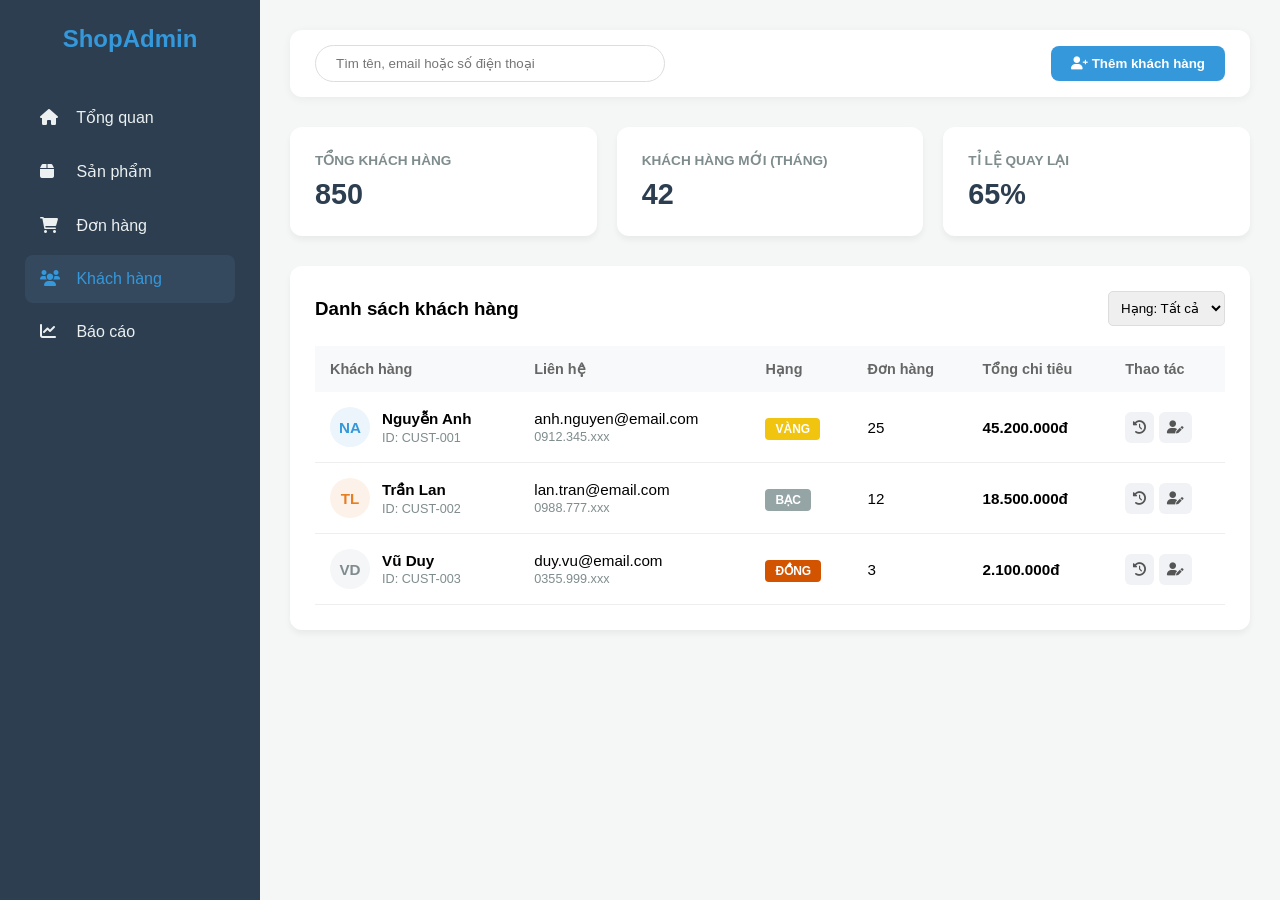
==== app/customers/index.html @ 5c69fbc1 "Initial commit" ====
<!DOCTYPE html>
<html lang="vi">
<head>
  <meta charset="UTF-8">
  <meta name="viewport" content="width=device-width, initial-scale=1.0">
  <title>Quản Lý Khách Hàng | ShopAdmin</title>
  <link rel="stylesheet" href="https://cdnjs.cloudflare.com/ajax/libs/font-awesome/6.0.0/css/all.min.css">
  <style>
      :root {
          --primary-color: #3498db;
          --dark-color: #2c3e50;
          --bg-color: #f4f7f6;
          --gold: #f1c40f;
          --silver: #95a5a6;
          --bronze: #d35400;
      }

      * { margin: 0; padding: 0; box-sizing: border-box; font-family: 'Segoe UI', sans-serif; }
      body { background-color: var(--bg-color); }

      .container { display: flex; min-height: 100vh; }

      /* Sidebar */
      .sidebar { width: 260px; background: var(--dark-color); color: white; padding: 25px; position: sticky; top: 0; height: 100vh; }
      .sidebar h2 { margin-bottom: 40px; text-align: center; color: var(--primary-color); }
      .sidebar ul { list-style: none; }
      .sidebar ul li { padding: 15px; cursor: pointer; border-radius: 8px; margin-bottom: 5px; color: #ecf0f1; transition: 0.3s; }
      .sidebar ul li:hover, .sidebar ul li.active { background: #34495e; color: var(--primary-color); }
      .sidebar ul li i { margin-right: 12px; width: 20px; }

      /* Main Content */
      .main-content { flex: 1; padding: 30px; }

      header {
          display: flex; justify-content: space-between; align-items: center;
          background: white; padding: 15px 25px; border-radius: 12px; margin-bottom: 30px;
          box-shadow: 0 2px 10px rgba(0,0,0,0.05);
      }

      .search-bar input { padding: 10px 20px; width: 350px; border: 1px solid #ddd; border-radius: 25px; outline: none; }

      /* Stats Cards */
      .stats { display: grid; grid-template-columns: repeat(3, 1fr); gap: 20px; margin-bottom: 30px; }
      .card { background: white; padding: 25px; border-radius: 12px; box-shadow: 0 4px 6px rgba(0,0,0,0.05); }
      .card h3 { font-size: 0.85rem; color: #7f8c8d; text-transform: uppercase; margin-bottom: 10px; }
      .card p { font-size: 1.8rem; font-weight: bold; color: var(--dark-color); }

      /* Table Area */
      .table-container { background: white; padding: 25px; border-radius: 12px; box-shadow: 0 4px 6px rgba(0,0,0,0.05); }
      .table-header { display: flex; justify-content: space-between; align-items: center; margin-bottom: 20px; }
      table { width: 100%; border-collapse: collapse; }
      th { text-align: left; padding: 15px; background: #f8f9fa; color: #666; font-size: 0.9rem; }
      td { padding: 15px; border-bottom: 1px solid #eee; font-size: 0.95rem; }

      /* Customer Avatar & Info */
      .cust-info { display: flex; align-items: center; gap: 12px; }
      .avatar { width: 40px; height: 40px; border-radius: 50%; background: #eee; display: flex; align-items: center; justify-content: center; font-weight: bold; color: #7f8c8d; }

      /* Tier Badges */
      .tier { padding: 4px 10px; border-radius: 4px; font-size: 0.75rem; font-weight: bold; color: white; }
      .tier.gold { background: var(--gold); }
      .tier.silver { background: var(--silver); }
      .tier.bronze { background: var(--bronze); }

      /* Buttons */
      .btn-add { background: var(--primary-color); color: white; border: none; padding: 10px 20px; border-radius: 8px; cursor: pointer; font-weight: 600; }
      .btn-action { border: none; background: #f0f2f5; padding: 8px; border-radius: 6px; cursor: pointer; color: #555; }
      .btn-action:hover { background: #e0e0e0; }

      small { color: #7f8c8d; }
  </style>
</head>
<body>

<div class="container">
  <aside class="sidebar">
    <h2>ShopAdmin</h2>
    <ul>
      <li><i class="fas fa-home"></i> Tổng quan</li>
      <li><i class="fas fa-box"></i> Sản phẩm</li>
      <li><i class="fas fa-shopping-cart"></i> Đơn hàng</li>
      <li class="active"><i class="fas fa-users"></i> Khách hàng</li>
      <li><i class="fas fa-chart-line"></i> Báo cáo</li>
    </ul>
  </aside>

  <main class="main-content">
    <header>
      <div class="search-bar">
        <input type="text" id="search" onkeyup="searchCustomer()" placeholder="Tìm tên, email hoặc số điện thoại">
      </div>
      <button class="btn-add" onclick="openModal()">
  <i class="fas fa-user-plus"></i> Thêm khách hàng
</button>
    </header>

    <section class="stats">
      <div class="card">
        <h3>Tổng khách hàng</h3>
        <p>850</p>
      </div>
      <div class="card">
        <h3>Khách hàng mới (Tháng)</h3>
        <p>42</p>
      </div>
      <div class="card">
        <h3>Tỉ lệ quay lại</h3>
        <p>65%</p>
      </div>
    </section>

    <section class="table-container">
      <div class="table-header">
        <h3>Danh sách khách hàng</h3>
        <select style="padding: 8px; border-radius: 5px; border: 1px solid #ddd;">
          <option>Hạng: Tất cả</option>
          <option>Hạng: Vàng</option>
          <option>Hạng: Bạc</option>
        </select>
      </div>
      <table>
        <thead>
        <tr>
          <th>Khách hàng</th>
          <th>Liên hệ</th>
          <th>Hạng</th>
          <th>Đơn hàng</th>
          <th>Tổng chi tiêu</th>
          <th>Thao tác</th>
        </tr>
        </thead>
        <tbody>
        <tr>
          <td>
            <div class="cust-info">
              <div class="avatar" style="background: #ebf5fb; color: #3498db;">NA</div>
              <div>
                <strong>Nguyễn Anh</strong><br>
                <small>ID: CUST-001</small>
              </div>
            </div>
          </td>
          <td>anh.nguyen@email.com<br><small>0912.345.xxx</small></td>
          <td><span class="tier gold">VÀNG</span></td>
          <td>25</td>
          <td><strong>45.200.000đ</strong></td>
          <td>
            <button class="btn-action" title="Lịch sử mua hàng"><i class="fas fa-history"></i></button>
            <button class="btn-action" onclick="editCustomer(this)" title="Sửa">
  <i class="fas fa-user-edit"></i>
</button>
          </td>
        </tr>
        <tr>
          <td>
            <div class="cust-info">
              <div class="avatar" style="background: #fdf2e9; color: #e67e22;">TL</div>
              <div>
                <strong>Trần Lan</strong><br>
                <small>ID: CUST-002</small>
              </div>
            </div>
          </td>
          <td>lan.tran@email.com<br><small>0988.777.xxx</small></td>
          <td><span class="tier silver">BẠC</span></td>
          <td>12</td>
          <td><strong>18.500.000đ</strong></td>
          <td>
            <button class="btn-action" title="Lịch sử mua hàng"><i class="fas fa-history"></i></button>
            <button class="btn-action" onclick="editCustomer(this)" title="Sửa">
  <i class="fas fa-user-edit"></i>
</button>
          </td>
        </tr>
        <tr>
          <td>
            <div class="cust-info">
              <div class="avatar" style="background: #f4f6f7; color: #7f8c8d;">VD</div>
              <div>
                <strong>Vũ Duy</strong><br>
                <small>ID: CUST-003</small>
              </div>
            </div>
          </td>
          <td>duy.vu@email.com<br><small>0355.999.xxx</small></td>
          <td><span class="tier bronze">ĐỒNG</span></td>
          <td>3</td>
          <td><strong>2.100.000đ</strong></td>
          <td>
            <button class="btn-action" title="Lịch sử mua hàng"><i class="fas fa-history"></i></button>
            <button class="btn-action" onclick="editCustomer(this)" title="Sửa">
  <i class="fas fa-user-edit"></i>
</button>
          </td>
        </tr>
        </tbody>
      </table>
    </section>
  </main>
</div>


<!-- Modal thêm khách hàng -->
<div id="modal" style="display:none; position:fixed; top:0; left:0; width:100%; height:100%; background:rgba(0,0,0,0.5); justify-content:center; align-items:center;">
  <div style="background:white; padding:20px; border-radius:10px; width:300px;">
    <h3>Thêm khách hàng</h3>
    <input id="name" placeholder="Tên" style="width:100%; margin:5px 0; padding:8px;">
    <input id="email" placeholder="Email" style="width:100%; margin:5px 0; padding:8px;">
    <input id="phone" placeholder="SĐT" style="width:100%; margin:5px 0; padding:8px;">
    <select id="tier" style="width:100%; margin:5px 0; padding:8px;">
      <option value="gold">Vàng</option>
      <option value="silver">Bạc</option>
      <option value="bronze">Đồng</option>
    </select>
    <button onclick="addCustomer()" style="margin-top:10px;">Lưu</button>
    <button onclick="closeModal()">Hủy</button>
  </div>
</div>




<script>
function openModal() {
  document.getElementById('modal').style.display = 'flex'
}

function closeModal() {
  document.getElementById('modal').style.display = 'none'
}

function addCustomer() {
  const name = document.getElementById('name').value
  const email = document.getElementById('email').value
  const phone = document.getElementById('phone').value
  const tier = document.getElementById('tier').value

  if (!name || !email || !phone) {
    alert("Vui lòng nhập đầy đủ")
    return
  }

  const initials = name.split(' ').map(w => w[0]).join('').toUpperCase()

  const tierText = {
    gold: 'VÀNG',
    silver: 'BẠC',
    bronze: 'ĐỒNG'
  }

 
  if (editRow) {
    editRow.innerHTML = `
      <td>
        <div class="cust-info">
          <div class="avatar">${initials}</div>
          <div>
            <strong>${name}</strong><br>
            <small>ID: ${editRow.querySelector('small').innerText}</small>
          </div>
        </div>
      </td>
      <td>${email}<br><small>${phone}</small></td>
      <td><span class="tier ${tier}">${tierText[tier]}</span></td>
      <td>${editRow.children[3].innerText}</td>
      <td><strong>${editRow.children[4].innerText}</strong></td>
      <td>
        <button class="btn-action"><i class="fas fa-history"></i></button>
        <button class="btn-action" onclick="editCustomer(this)">
          <i class="fas fa-user-edit"></i>
        </button>
      </td>
    `
    editRow = null
  } else {
    const table = document.querySelector('tbody')

    const row = `
      <tr>
        <td>
          <div class="cust-info">
            <div class="avatar">${initials}</div>
            <div>
              <strong>${name}</strong><br>
              <small>ID: CUST-${Math.floor(Math.random()*1000)}</small>
            </div>
          </div>
        </td>
        <td>${email}<br><small>${phone}</small></td>
        <td><span class="tier ${tier}">${tierText[tier]}</span></td>
        <td>0</td>
        <td><strong>0đ</strong></td>
        <td>
          <button class="btn-action"><i class="fas fa-history"></i></button>
          <button class="btn-action" onclick="editCustomer(this)">
            <i class="fas fa-user-edit"></i>
          </button>
        </td>
      </tr>
    `
    table.innerHTML += row
  }

  closeModal()
}





 let editRow = null
function editCustomer(btn) {
  editRow = btn.closest('tr')

 const name = editRow.querySelector('strong').innerText
  const email = editRow.children[1].childNodes[0].textContent.trim()
  const phone = editRow.children[1].querySelector('small').innerText
   const tier = editRow.querySelector('.tier').classList[1]

 document.getElementById('name').value = name
  document.getElementById('email').value = email
   document.getElementById('phone').value = phone
   document.getElementById('tier').value = tier
  openModal()
 }


function searchCustomer() {
  const keyword = document.getElementById('search').value.toLowerCase()
   const rows = document.querySelectorAll('tbody tr')

   rows.forEach(row => {
     const text = row.innerText.toLowerCase()
    row.style.display = text.includes(keyword) ? '' : 'none'
  }) }





</script>






</body>
</html>
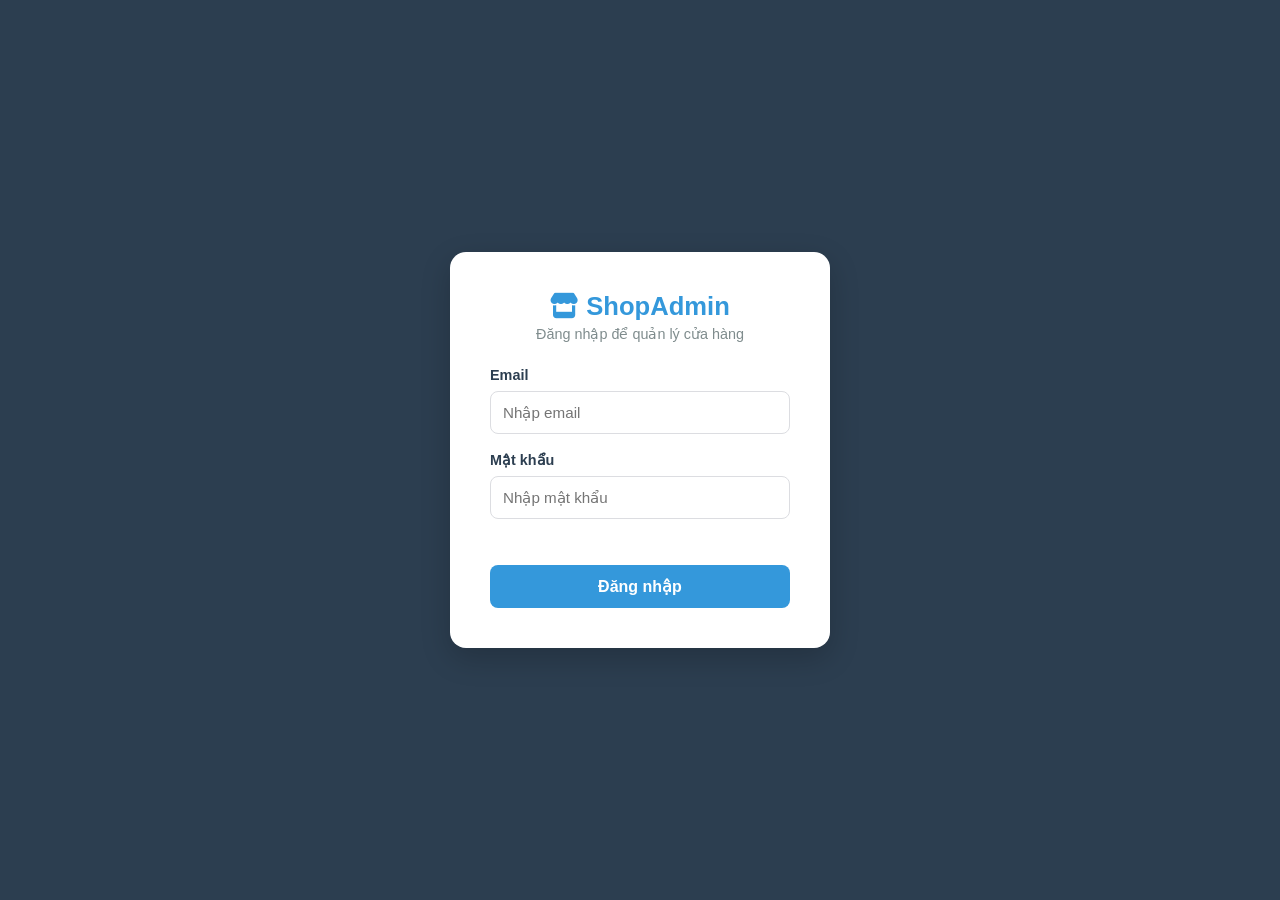
==== commit e9bee322: "Add login and customer" ====
--- a/app/customers/index.html
+++ b/app/customers/index.html
@@ -1,122 +1,46 @@
 <!DOCTYPE html>
 <html lang="vi">
 <head>
-  <meta charset="UTF-8">
-  <meta name="viewport" content="width=device-width, initial-scale=1.0">
+  <meta charset="UTF-8" />
+  <meta name="viewport" content="width=device-width, initial-scale=1.0" />
   <title>Quản Lý Khách Hàng | ShopAdmin</title>
-  <link rel="stylesheet" href="https://cdnjs.cloudflare.com/ajax/libs/font-awesome/6.0.0/css/all.min.css">
-  <style>
-      :root {
-          --primary-color: #3498db;
-          --dark-color: #2c3e50;
-          --bg-color: #f4f7f6;
-          --gold: #f1c40f;
-          --silver: #95a5a6;
-          --bronze: #d35400;
-      }
-
-      * { margin: 0; padding: 0; box-sizing: border-box; font-family: 'Segoe UI', sans-serif; }
-      body { background-color: var(--bg-color); }
-
-      .container { display: flex; min-height: 100vh; }
-
-      /* Sidebar */
-      .sidebar { width: 260px; background: var(--dark-color); color: white; padding: 25px; position: sticky; top: 0; height: 100vh; }
-      .sidebar h2 { margin-bottom: 40px; text-align: center; color: var(--primary-color); }
-      .sidebar ul { list-style: none; }
-      .sidebar ul li { padding: 15px; cursor: pointer; border-radius: 8px; margin-bottom: 5px; color: #ecf0f1; transition: 0.3s; }
-      .sidebar ul li:hover, .sidebar ul li.active { background: #34495e; color: var(--primary-color); }
-      .sidebar ul li i { margin-right: 12px; width: 20px; }
-
-      /* Main Content */
-      .main-content { flex: 1; padding: 30px; }
-
-      header {
-          display: flex; justify-content: space-between; align-items: center;
-          background: white; padding: 15px 25px; border-radius: 12px; margin-bottom: 30px;
-          box-shadow: 0 2px 10px rgba(0,0,0,0.05);
-      }
-
-      .search-bar input { padding: 10px 20px; width: 350px; border: 1px solid #ddd; border-radius: 25px; outline: none; }
-
-      /* Stats Cards */
-      .stats { display: grid; grid-template-columns: repeat(3, 1fr); gap: 20px; margin-bottom: 30px; }
-      .card { background: white; padding: 25px; border-radius: 12px; box-shadow: 0 4px 6px rgba(0,0,0,0.05); }
-      .card h3 { font-size: 0.85rem; color: #7f8c8d; text-transform: uppercase; margin-bottom: 10px; }
-      .card p { font-size: 1.8rem; font-weight: bold; color: var(--dark-color); }
-
-      /* Table Area */
-      .table-container { background: white; padding: 25px; border-radius: 12px; box-shadow: 0 4px 6px rgba(0,0,0,0.05); }
-      .table-header { display: flex; justify-content: space-between; align-items: center; margin-bottom: 20px; }
-      table { width: 100%; border-collapse: collapse; }
-      th { text-align: left; padding: 15px; background: #f8f9fa; color: #666; font-size: 0.9rem; }
-      td { padding: 15px; border-bottom: 1px solid #eee; font-size: 0.95rem; }
-
-      /* Customer Avatar & Info */
-      .cust-info { display: flex; align-items: center; gap: 12px; }
-      .avatar { width: 40px; height: 40px; border-radius: 50%; background: #eee; display: flex; align-items: center; justify-content: center; font-weight: bold; color: #7f8c8d; }
-
-      /* Tier Badges */
-      .tier { padding: 4px 10px; border-radius: 4px; font-size: 0.75rem; font-weight: bold; color: white; }
-      .tier.gold { background: var(--gold); }
-      .tier.silver { background: var(--silver); }
-      .tier.bronze { background: var(--bronze); }
-
-      /* Buttons */
-      .btn-add { background: var(--primary-color); color: white; border: none; padding: 10px 20px; border-radius: 8px; cursor: pointer; font-weight: 600; }
-      .btn-action { border: none; background: #f0f2f5; padding: 8px; border-radius: 6px; cursor: pointer; color: #555; }
-      .btn-action:hover { background: #e0e0e0; }
-
-      small { color: #7f8c8d; }
-  </style>
+  <link rel="stylesheet" href="https://cdnjs.cloudflare.com/ajax/libs/font-awesome/6.0.0/css/all.min.css" />
+  <link rel="stylesheet" href="../style.css" />
 </head>
 <body>
 
+<div class="overlay" id="overlay"></div>
+
 <div class="container">
-  <aside class="sidebar">
-    <h2>ShopAdmin</h2>
-    <ul>
-      <li><i class="fas fa-home"></i> Tổng quan</li>
-      <li><i class="fas fa-box"></i> Sản phẩm</li>
-      <li><i class="fas fa-shopping-cart"></i> Đơn hàng</li>
-      <li class="active"><i class="fas fa-users"></i> Khách hàng</li>
-      <li><i class="fas fa-chart-line"></i> Báo cáo</li>
-    </ul>
-  </aside>
+  <div id="sidebar-placeholder"></div>
 
   <main class="main-content">
     <header>
+      <button class="menu-btn" id="menuToggle"><i class="fas fa-bars"></i></button>
       <div class="search-bar">
-        <input type="text" id="search" onkeyup="searchCustomer()" placeholder="Tìm tên, email hoặc số điện thoại">
+        <input type="text" id="searchInput" placeholder="Tìm tên hoặc email..." />
       </div>
-      <button class="btn-add" onclick="openModal()">
-  <i class="fas fa-user-plus"></i> Thêm khách hàng
-</button>
+      <a href="create.html" class="btn btn-add"><i class="fas fa-user-plus"></i> Thêm khách hàng</a>
     </header>
 
     <section class="stats">
       <div class="card">
         <h3>Tổng khách hàng</h3>
-        <p>850</p>
+        <p id="statTotalCustomers">--</p>
       </div>
       <div class="card">
-        <h3>Khách hàng mới (Tháng)</h3>
-        <p>42</p>
+        <h3>Hạng Vàng</h3>
+        <p id="statGold">--</p>
       </div>
       <div class="card">
-        <h3>Tỉ lệ quay lại</h3>
-        <p>65%</p>
+        <h3>Hạng Bạc</h3>
+        <p id="statSilver">--</p>
       </div>
     </section>
 
     <section class="table-container">
       <div class="table-header">
         <h3>Danh sách khách hàng</h3>
-        <select style="padding: 8px; border-radius: 5px; border: 1px solid #ddd;">
-          <option>Hạng: Tất cả</option>
-          <option>Hạng: Vàng</option>
-          <option>Hạng: Bạc</option>
-        </select>
       </div>
       <table>
         <thead>
@@ -124,226 +48,33 @@
           <th>Khách hàng</th>
           <th>Liên hệ</th>
           <th>Hạng</th>
-          <th>Đơn hàng</th>
           <th>Tổng chi tiêu</th>
           <th>Thao tác</th>
         </tr>
         </thead>
-        <tbody>
-        <tr>
-          <td>
-            <div class="cust-info">
-              <div class="avatar" style="background: #ebf5fb; color: #3498db;">NA</div>
-              <div>
-                <strong>Nguyễn Anh</strong><br>
-                <small>ID: CUST-001</small>
-              </div>
-            </div>
-          </td>
-          <td>anh.nguyen@email.com<br><small>0912.345.xxx</small></td>
-          <td><span class="tier gold">VÀNG</span></td>
-          <td>25</td>
-          <td><strong>45.200.000đ</strong></td>
-          <td>
-            <button class="btn-action" title="Lịch sử mua hàng"><i class="fas fa-history"></i></button>
-            <button class="btn-action" onclick="editCustomer(this)" title="Sửa">
-  <i class="fas fa-user-edit"></i>
-</button>
-          </td>
-        </tr>
-        <tr>
-          <td>
-            <div class="cust-info">
-              <div class="avatar" style="background: #fdf2e9; color: #e67e22;">TL</div>
-              <div>
-                <strong>Trần Lan</strong><br>
-                <small>ID: CUST-002</small>
-              </div>
-            </div>
-          </td>
-          <td>lan.tran@email.com<br><small>0988.777.xxx</small></td>
-          <td><span class="tier silver">BẠC</span></td>
-          <td>12</td>
-          <td><strong>18.500.000đ</strong></td>
-          <td>
-            <button class="btn-action" title="Lịch sử mua hàng"><i class="fas fa-history"></i></button>
-            <button class="btn-action" onclick="editCustomer(this)" title="Sửa">
-  <i class="fas fa-user-edit"></i>
-</button>
-          </td>
-        </tr>
-        <tr>
-          <td>
-            <div class="cust-info">
-              <div class="avatar" style="background: #f4f6f7; color: #7f8c8d;">VD</div>
-              <div>
-                <strong>Vũ Duy</strong><br>
-                <small>ID: CUST-003</small>
-              </div>
-            </div>
-          </td>
-          <td>duy.vu@email.com<br><small>0355.999.xxx</small></td>
-          <td><span class="tier bronze">ĐỒNG</span></td>
-          <td>3</td>
-          <td><strong>2.100.000đ</strong></td>
-          <td>
-            <button class="btn-action" title="Lịch sử mua hàng"><i class="fas fa-history"></i></button>
-            <button class="btn-action" onclick="editCustomer(this)" title="Sửa">
-  <i class="fas fa-user-edit"></i>
-</button>
-          </td>
-        </tr>
+        <tbody id="customerTableBody">
+        <tr><td colspan="5" class="loading-state">Đang tải dữ liệu...</td></tr>
         </tbody>
       </table>
     </section>
   </main>
 </div>
 
-
-<!-- Modal thêm khách hàng -->
-<div id="modal" style="display:none; position:fixed; top:0; left:0; width:100%; height:100%; background:rgba(0,0,0,0.5); justify-content:center; align-items:center;">
-  <div style="background:white; padding:20px; border-radius:10px; width:300px;">
-    <h3>Thêm khách hàng</h3>
-    <input id="name" placeholder="Tên" style="width:100%; margin:5px 0; padding:8px;">
-    <input id="email" placeholder="Email" style="width:100%; margin:5px 0; padding:8px;">
-    <input id="phone" placeholder="SĐT" style="width:100%; margin:5px 0; padding:8px;">
-    <select id="tier" style="width:100%; margin:5px 0; padding:8px;">
-      <option value="gold">Vàng</option>
-      <option value="silver">Bạc</option>
-      <option value="bronze">Đồng</option>
-    </select>
-    <button onclick="addCustomer()" style="margin-top:10px;">Lưu</button>
-    <button onclick="closeModal()">Hủy</button>
+<!-- Modal xác nhận xóa -->
+<div id="deleteModal" class="modal">
+  <div class="modal-content">
+    <h3>Xác nhận xóa</h3>
+    <p id="deleteModalText">Bạn có chắc chắn muốn xóa khách hàng này không?</p>
+    <div class="modal-buttons">
+      <button class="btn btn-cancel" id="deleteCancelBtn">Cancel</button>
+      <button class="btn" style="background:#e74c3c; color:white;" id="deleteConfirmBtn">OK</button>
+    </div>
   </div>
 </div>
 
-
-
-
-<script>
-function openModal() {
-  document.getElementById('modal').style.display = 'flex'
-}
-
-function closeModal() {
-  document.getElementById('modal').style.display = 'none'
-}
-
-function addCustomer() {
-  const name = document.getElementById('name').value
-  const email = document.getElementById('email').value
-  const phone = document.getElementById('phone').value
-  const tier = document.getElementById('tier').value
-
-  if (!name || !email || !phone) {
-    alert("Vui lòng nhập đầy đủ")
-    return
-  }
-
-  const initials = name.split(' ').map(w => w[0]).join('').toUpperCase()
-
-  const tierText = {
-    gold: 'VÀNG',
-    silver: 'BẠC',
-    bronze: 'ĐỒNG'
-  }
-
- 
-  if (editRow) {
-    editRow.innerHTML = `
-      <td>
-        <div class="cust-info">
-          <div class="avatar">${initials}</div>
-          <div>
-            <strong>${name}</strong><br>
-            <small>ID: ${editRow.querySelector('small').innerText}</small>
-          </div>
-        </div>
-      </td>
-      <td>${email}<br><small>${phone}</small></td>
-      <td><span class="tier ${tier}">${tierText[tier]}</span></td>
-      <td>${editRow.children[3].innerText}</td>
-      <td><strong>${editRow.children[4].innerText}</strong></td>
-      <td>
-        <button class="btn-action"><i class="fas fa-history"></i></button>
-        <button class="btn-action" onclick="editCustomer(this)">
-          <i class="fas fa-user-edit"></i>
-        </button>
-      </td>
-    `
-    editRow = null
-  } else {
-    const table = document.querySelector('tbody')
-
-    const row = `
-      <tr>
-        <td>
-          <div class="cust-info">
-            <div class="avatar">${initials}</div>
-            <div>
-              <strong>${name}</strong><br>
-              <small>ID: CUST-${Math.floor(Math.random()*1000)}</small>
-            </div>
-          </div>
-        </td>
-        <td>${email}<br><small>${phone}</small></td>
-        <td><span class="tier ${tier}">${tierText[tier]}</span></td>
-        <td>0</td>
-        <td><strong>0đ</strong></td>
-        <td>
-          <button class="btn-action"><i class="fas fa-history"></i></button>
-          <button class="btn-action" onclick="editCustomer(this)">
-            <i class="fas fa-user-edit"></i>
-          </button>
-        </td>
-      </tr>
-    `
-    table.innerHTML += row
-  }
-
-  closeModal()
-}
-
-
-
-
-
- let editRow = null
-function editCustomer(btn) {
-  editRow = btn.closest('tr')
-
- const name = editRow.querySelector('strong').innerText
-  const email = editRow.children[1].childNodes[0].textContent.trim()
-  const phone = editRow.children[1].querySelector('small').innerText
-   const tier = editRow.querySelector('.tier').classList[1]
-
- document.getElementById('name').value = name
-  document.getElementById('email').value = email
-   document.getElementById('phone').value = phone
-   document.getElementById('tier').value = tier
-  openModal()
- }
-
-
-function searchCustomer() {
-  const keyword = document.getElementById('search').value.toLowerCase()
-   const rows = document.querySelectorAll('tbody tr')
-
-   rows.forEach(row => {
-     const text = row.innerText.toLowerCase()
-    row.style.display = text.includes(keyword) ? '' : 'none'
-  }) }
-
-
-
-
-
-</script>
-
-
-
-
-
-
+<script src="../auth.js"></script>
+<script src="../api.js"></script>
+<script src="../sidebar.js"></script>
+<script src="customers.js"></script>
 </body>
-</html>
+</html>
--- a/app/style.css
+++ b/app/style.css
@@ -0,0 +1,106 @@
+:root {
+    --primary-color: #3498db;
+    --dark-color: #2c3e50;
+    --bg-color: #f4f7f6;
+    --success: #27ae60;
+    --danger: #e74c3c;
+    --warning: #f1c40f;
+}
+
+* { margin: 0; padding: 0; box-sizing: border-box; font-family: 'Segoe UI', sans-serif; }
+body { background-color: var(--bg-color); }
+
+.container { display: flex; min-height: 100vh; }
+
+/* Sidebar tương tự Home */
+.sidebar { width: 260px; background: var(--dark-color); color: white; padding: 25px; transition: 0.3s; }
+.sidebar h2 { margin-bottom: 40px; text-align: center; color: var(--primary-color); letter-spacing: 1px; }
+.sidebar ul { list-style: none; }
+.sidebar ul li { padding: 15px; cursor: pointer; border-radius: 8px; margin-bottom: 5px; transition: 0.3s; color: #ecf0f1; }
+.sidebar ul li:hover, .sidebar ul li.active { background: #34495e; color: var(--primary-color); }
+.sidebar ul li i { margin-right: 12px; width: 20px; }
+
+/* Main Area */
+.main-content { flex: 1; padding: 30px; }
+header {
+    display: flex; justify-content: space-between; align-items: center;
+    background: white; padding: 15px 25px; border-radius: 12px; margin-bottom: 30px;
+    box-shadow: 0 2px 10px rgba(0,0,0,0.05);
+}
+
+.search-bar input { padding: 10px 20px; width: 350px; border: 1px solid #ddd; border-radius: 25px; outline: none; }
+
+/* Stats */
+.stats { display: grid; grid-template-columns: repeat(3, 1fr); gap: 20px; margin-bottom: 30px; }
+.card { background: white; padding: 25px; border-radius: 12px; box-shadow: 0 4px 6px rgba(0,0,0,0.05); text-align: left; border-left: 5px solid var(--primary-color); }
+.card h3 { font-size: 0.9rem; color: #7f8c8d; text-transform: uppercase; margin-bottom: 10px; }
+.card p { font-size: 1.8rem; font-weight: bold; color: var(--dark-color); }
+
+/* Table Section */
+.table-container { background: white; padding: 25px; border-radius: 12px; box-shadow: 0 4px 6px rgba(0,0,0,0.05); }
+.table-header { display: flex; justify-content: space-between; align-items: center; margin-bottom: 20px; }
+table { width: 100%; border-collapse: collapse; }
+th { text-align: left; padding: 15px; background: #f8f9fa; color: #666; font-size: 0.9rem; }
+td { padding: 15px; border-bottom: 1px solid #eee; vertical-align: middle; }
+
+.img-thumb { width: 45px; height: 45px; border-radius: 8px; object-fit: cover; }
+.stock-low { color: var(--danger); font-weight: bold; }
+
+/* Buttons */
+.btn-add { background: var(--success); color: white; border: none; padding: 10px 20px; border-radius: 8px; cursor: pointer; font-weight: 600; }
+.btn-icon { border: none; padding: 8px; border-radius: 5px; cursor: pointer; margin-right: 5px; transition: 0.2s; }
+.edit { background: #ebf5fb; color: var(--primary-color); }
+.delete { background: #fdedec; color: var(--danger); }
+.btn-icon:hover { opacity: 0.7; }
+
+/* Modal đơn giản */
+.modal { display: none; position: fixed; top: 0; left: 0; width: 100%; height: 100%; background: rgba(0,0,0,0.5); justify-content: center; align-items: center; }
+.modal-content { background: white; padding: 30px; border-radius: 12px; width: 400px; }
+.modal-content input { width: 100%; padding: 10px; margin: 10px 0; border: 1px solid #ddd; border-radius: 5px; }
+.modal-buttons { display: flex; justify-content: flex-end; gap: 10px; margin-top: 20px; }
+.btn-cancel { background: #bdc3c7; border: none; padding: 10px; border-radius: 5px; cursor: pointer; }
+
+.sidebar-footer { margin-top: auto; padding-top: 15px; border-top: 1px solid #34495e; }
+.btn-logout {
+    width: 100%; background: none; border: 1px solid #e74c3c; color: #e74c3c;
+    padding: 10px; border-radius: 8px; cursor: pointer; font-weight: 600;
+    display: flex; align-items: center; justify-content: center; gap: 8px; transition: 0.2s;
+}
+.btn-logout:hover { background: #e74c3c; color: white; }
+.sidebar { display: flex; flex-direction: column; }
+.sidebar ul { flex: 1; }
+.sidebar ul li a { display: flex; align-items: center; width: 100%; color: inherit; text-decoration: none; }
+
+.badge { padding: 6px 12px; border-radius: 20px; font-size: 0.75rem; font-weight: bold; text-transform: uppercase; display: inline-block; }
+.badge.pending { background: #fff3e0; color: #e67e22; }
+.badge.delivering { background: #e1f5fe; color: #0288d1; }
+.badge.done { background: #e8f5e9; color: #27ae60; }
+.badge.cancel { background: #ffebee; color: #c0392b; }
+
+.modal {
+    display: none; position: fixed; top: 0; left: 0; width: 100%; height: 100%;
+    background: rgba(0,0,0,0.5); justify-content: center; align-items: center; z-index: 2000;
+}
+.modal.active { display: flex; }
+.modal-content { background: white; padding: 30px; border-radius: 12px; width: 400px; max-width: 90%; }
+.modal-content h3 { margin-bottom: 10px; }
+.modal-content p { color: #555; margin-bottom: 20px; }
+.modal-buttons { display: flex; justify-content: flex-end; gap: 10px; margin-top: 20px; }
+
+.form-group { margin-bottom: 20px; }
+.form-group label { display: block; margin-bottom: 8px; font-weight: 600; font-size: 0.9rem; }
+.form-group input, .form-group select, .form-group textarea {
+    width: 100%; padding: 12px; border: 1px solid #dcdde1; border-radius: 8px; outline: none; transition: 0.3s; font-size: 0.95rem;
+}
+.form-group input:focus, .form-group select:focus, .form-group textarea:focus { border-color: #3498db; }
+.form-row { display: grid; grid-template-columns: 1fr 1fr; gap: 20px; }
+.form-footer { margin-top: 20px; display: flex; justify-content: flex-end; gap: 15px; padding: 20px; background: white; border-radius: 12px; }
+.btn { padding: 10px 20px; border-radius: 8px; border: none; font-weight: 600; cursor: pointer; font-size: 0.95rem; text-decoration: none; display: inline-flex; align-items: center; gap: 8px; }
+.btn-save { background: #27ae60; color: white; }
+.btn-back { color: #7f8c8d; font-weight: 500; }
+
+.empty-state, .loading-state { text-align: center; padding: 40px; color: #95a5a6; }
+
+@media (max-width: 992px) {
+    .form-row { grid-template-columns: 1fr; }
+}
